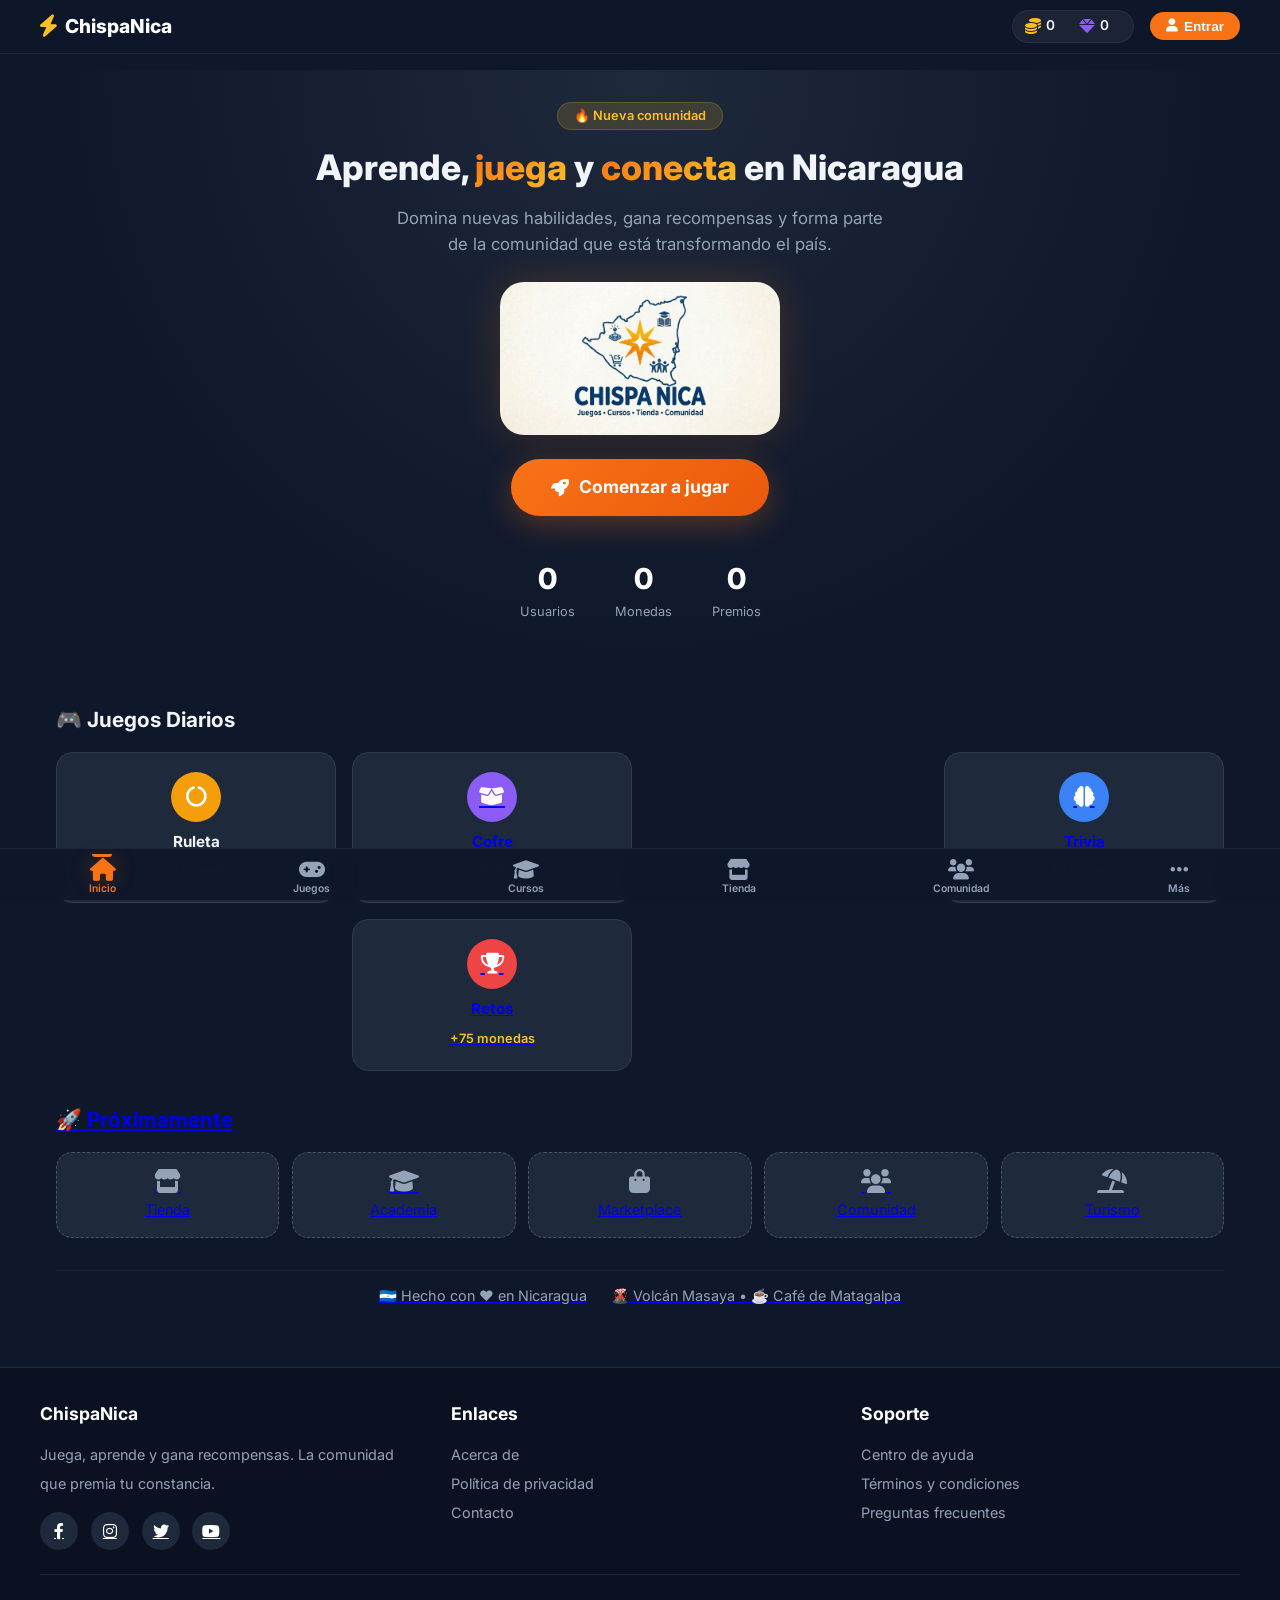
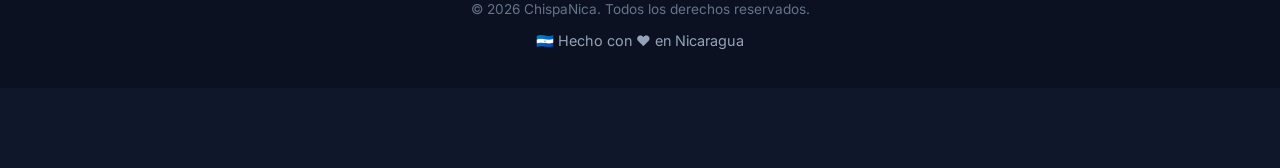
==== index.html @ 9706d7e3 "Update index.html" ====
<!DOCTYPE html>
<html lang="es">
<head>
  <meta charset="UTF-8" />
  <meta name="viewport" content="width=device-width, initial-scale=1.0, maximum-scale=1.0, user-scalable=no" />
  <title>ChispaNica – Aprende, juega y conecta</title>
  
  <!-- Metadatos PWA -->
  <link rel="manifest" href="manifest.json" />
  <meta name="theme-color" content="#f97316" />
  <meta name="apple-mobile-web-app-capable" content="yes" />
  <meta name="apple-mobile-web-app-status-bar-style" content="black-translucent" />
  
  <!-- CSS -->
  <link rel="stylesheet" href="styles.css" />
  
  <!-- Fuentes e íconos -->
  <link rel="preconnect" href="https://fonts.googleapis.com" />
  <link rel="preconnect" href="https://fonts.gstatic.com" crossorigin />
  <link href="https://fonts.googleapis.com/css2?family=Inter:opsz,wght@14..32,400;14..32,600;14..32,700;14..32,800&display=swap" rel="stylesheet" />
  <link rel="stylesheet" href="https://cdnjs.cloudflare.com/ajax/libs/font-awesome/6.0.0-beta3/css/all.min.css" />
  
  <!-- Supabase -->
  <script src="https://cdn.jsdelivr.net/npm/@supabase/supabase-js@2.39.0/dist/umd/supabase.min.js"></script>
</head>
<body>
  <!-- ===== HEADER SUPERIOR ===== -->
  <header class="app-header">
    <div class="header-container">
      <div class="header-left">
        <div class="logo-simplified">
          <i class="fas fa-bolt"></i>
          <span>ChispaNica</span>
        </div>
      </div>
      <div class="header-right">
        <div class="wallet-info">
          <div class="wallet-item">
            <i class="fas fa-coins"></i>
            <span id="userCoins">0</span>
          </div>
          <div class="wallet-item">
            <i class="fas fa-gem"></i>
            <span id="userDiamonds">0</span>
          </div>
        </div>
        <div class="user-section">
          <div class="user-profile" id="userProfile" style="display:none;">
            <div class="user-avatar" id="userAvatar">U</div>
            <div class="user-dropdown" id="userDropdown">
              <button id="btnProfile"><i class="fas fa-user-edit"></i> Mi perfil</button>
              <button id="btnLogout"><i class="fas fa-sign-out-alt"></i> Cerrar sesión</button>
            </div>
          </div>
          <button class="btn-login" id="btnEntrar"><i class="fas fa-user"></i> Entrar</button>
        </div>
      </div>
    </div>
  </header>

  <!-- ===== CONTENIDO PRINCIPAL ===== -->
  <main class="app-main">
    <!-- ===== PÁGINA INICIO ===== -->
    <section class="page-section active" id="page-inicio">
      <div class="hero-modern">
        <div class="hero-badge">🔥 Nueva comunidad</div>
        <h1>Aprende, <span>juega</span> y <span>conecta</span> en Nicaragua</h1>
        <p>Domina nuevas habilidades, gana recompensas y forma parte de la comunidad que está transformando el país.</p>
        <div class="hero-image">
          <img src="logo.jpg" alt="ChispaNica" />
        </div>
        <a href="#page-juegos" class="btn-hero-cta">
          <i class="fas fa-rocket"></i> Comenzar a jugar
        </a>
        <div class="hero-stats">
          <div class="hero-stat">
            <span class="stat-number" data-target="12580">0</span>
            <span class="stat-label">Usuarios</span>
          </div>
          <div class="hero-stat">
            <span class="stat-number" data-target="987654">0</span>
            <span class="stat-label">Monedas</span>
          </div>
          <div class="hero-stat">
            <span class="stat-number" data-target="3456">0</span>
            <span class="stat-label">Premios</span>
          </div>
        </div>
      </div>

      <!-- Juegos destacados -->
      <div class="featured-games">
        <h2>🎮 Juegos Diarios</h2>
        <div class="games-horizontal">
          <div class="game-card-mini neon-glow">
            <div class="game-icon" style="background:#f59e0b;"><i class="fas fa-circle-notch"></i></div>
            <h4>Ruleta</h4>
            <span class="game-reward">+50 monedas</span>
          </div>
          <div class="game-card-mini neon-glow">
            <a href="/juegos/ruleta.html">
            <div class="game-icon" style="background:#8b5cf6;"><i class="fas fa-box-open"></i></div>
            <h4>Cofre</h4>
            <span class="game-reward">+10-100</span>
          </div>
          <div class="game-card-mini neon-glow">
            <a href="/juegos/cofre.html">
            <div class="game-icon" style="background:#3b82f6;"><i class="fas fa-brain"></i></div>
            <h4>Trivia</h4>
            <span class="game-reward">+30 monedas</span>
          </div>
          <div class="game-card-mini neon-glow">
            <a href="/juegos/trivia.html">
            <div class="game-icon" style="background:#ef4444;"><i class="fas fa-trophy"></i></div>
            <h4>Retos</h4>
            <span class="game-reward">+75 monedas</span>
          </div>
        </div>
      </div>

      <!-- Próximamente -->
      <div class="coming-soon">
        <h2>🚀 Próximamente</h2>
        <div class="coming-grid">
          <div class="coming-item neon-glow"><i class="fas fa-store"></i><span>Tienda</span></div>
          <div class="coming-item neon-glow"><i class="fas fa-graduation-cap"></i><span>Academia</span></div>
          <div class="coming-item neon-glow"><i class="fas fa-shopping-bag"></i><span>Marketplace</span></div>
          <div class="coming-item neon-glow"><i class="fas fa-users"></i><span>Comunidad</span></div>
          <div class="coming-item neon-glow"><i class="fas fa-umbrella-beach"></i><span>Turismo</span></div>
        </div>
      </div>

      <div class="local-touch">
        <span>🇳🇮 Hecho con ❤️ en Nicaragua</span>
        <span>🌋 Volcán Masaya  •  ☕ Café de Matagalpa</span>
      </div>
    </section>

    <!-- ===== PÁGINA JUEGOS ===== -->
    <section class="page-section" id="page-juegos">
      <div class="section-header">
        <h2><i class="fas fa-gamepad"></i> Juegos</h2>
      </div>
      <div class="games-grid-full">
        <div class="game-card-full neon-glow">
          <div class="game-card-header" style="background:linear-gradient(135deg,#f59e0b,#f97316);">
            <i class="fas fa-circle-notch"></i><span>Ruleta Diaria</span>
          </div>
          <div class="game-card-body">
            <p>Gira la ruleta y gana hasta 50 monedas</p>
            <button class="btn-game-play">Participar</button>
            <a href="/juegos/ruleta.html">
          </div>
        </div>
        <div class="game-card-full neon-glow">
          <div class="game-card-header" style="background:linear-gradient(135deg,#8b5cf6,#7c3aed);">
            <i class="fas fa-box-open"></i><span>Cofre Diario</span>
          </div>
          <div class="game-card-body">
            <p>Abre el cofre y obtén 10-100 monedas</p>
            <button class="btn-game-play">Participar</button>
              <a href="/juegos/cofre.html">
          </div>
        </div>
        <div class="game-card-full neon-glow">
          <div class="game-card-header" style="background:linear-gradient(135deg,#3b82f6,#2563eb);">
            <i class="fas fa-brain"></i><span>Trivia</span>
          
          </div>
          <div class="game-card-body">
            <p>Responde preguntas y gana 30 monedas</p>
            <button class="btn-game-play">Participar</button>
            <a href="/juegos/trivia.html">
          </div>
        </div>
        <div class="game-card-full neon-glow">
          <div class="game-card-header" style="background:linear-gradient(135deg,#ef4444,#dc2626);">
            <i class="fas fa-trophy"></i><span>Retos</span>
          </div>
          <div class="game-card-body">
            <p>Completa retos y gana 75 monedas + diamante</p>
            <button class="btn-game-play">Participar</button
              <a href="/juegos/retos.html">
          </div>
        </div>
      </div>
    </section>

    <!-- ===== PÁGINA CURSOS ===== -->
    <section class="page-section" id="page-cursos">
      <div class="section-header">
        <h2><i class="fas fa-graduation-cap"></i> Cursos</h2>
      </div>
      <div class="courses-grid">
        <div class="course-card neon-glow">
          <div class="course-icon"><i class="fas fa-code"></i></div>
          <h3>Programación</h3>
          <p>Aprende desde cero</p>
          <span class="course-status">Próximamente</span>
        </div>
        <div class="course-card neon-glow">
          <div class="course-icon"><i class="fas fa-chart-line"></i></div>
          <h3>Marketing Digital</h3>
          <p>Domina herramientas</p>
          <span class="course-status">Próximamente</span>
        </div>
        <div class="course-card neon-glow">
          <div class="course-icon"><i class="fas fa-paint-brush"></i></div>
          <h3>Diseño UI/UX</h3>
          <p>Crea experiencias</p>
          <span class="course-status">Próximamente</span>
        </div>
      </div>
    </section>

    <!-- ===== PÁGINA TIENDA ===== -->
    <section class="page-section" id="page-tienda">
      <div class="section-header">
        <h2><i class="fas fa-store"></i> Tienda</h2>
      </div>
      <div class="store-grid">
        <div class="store-item neon-glow">
          <div class="store-icon"><i class="fas fa-ticket-alt"></i></div>
          <h4>Cupón C$10</h4>
          <p>1,000 monedas</p>
          <button class="btn-store">Canjear</button>
        </div>
        <div class="store-item neon-glow">
          <div class="store-icon"><i class="fas fa-gem"></i></div>
          <h4>Diamante Extra</h4>
          <p>5 diamantes</p>
          <button class="btn-store">Canjear</button>
        </div>
        <div class="store-item neon-glow">
          <div class="store-icon"><i class="fas fa-percent"></i></div>
          <h4>Descuento 20%</h4>
          <p>500 monedas + 2 diamantes</p>
          <button class="btn-store">Canjear</button>
        </div>
      </div>
    </section>

    <!-- ===== PÁGINA COMUNIDAD ===== -->
    <section class="page-section" id="page-comunidad">
      <div class="section-header">
        <h2><i class="fas fa-users"></i> Comunidad</h2>
      </div>
      <div class="community-content">
        <div class="community-card neon-glow">
          <i class="fas fa-trophy" style="font-size:3rem;color:#fbbf24;"></i>
          <h3>Ranking</h3>
          <div class="ranking-list">
            <div class="rank-item"><span class="rank-pos">1</span> Juan Pérez <span class="rank-score">12,450 pts</span></div>
            <div class="rank-item"><span class="rank-pos">2</span> María Gómez <span class="rank-score">10,230 pts</span></div>
            <div class="rank-item"><span class="rank-pos">3</span> Carlos Ruiz <span class="rank-score">9,870 pts</span></div>
          </div>
        </div>
        <div class="community-card neon-glow">
          <i class="fas fa-newspaper" style="font-size:3rem;color:#f97316;"></i>
          <h3>Novedades</h3>
          <div class="news-item">
            <span class="news-date">15 Mar</span>
            <p>¡Lanzamiento oficial!</p>
          </div>
          <div class="news-item">
            <span class="news-date">10 Mar</span>
            <p>Nueva trivia semanal</p>
          </div>
        </div>
      </div>
    </section>

    <!-- ===== PÁGINA MÁS ===== -->
    <section class="page-section" id="page-mas">
      <div class="section-header">
        <h2><i class="fas fa-ellipsis-h"></i> Más</h2>
      </div>
      <div class="more-grid">
        <div class="more-item neon-glow" data-page="page-acerca"><i class="fas fa-info-circle"></i> Acerca de</div>
        <div class="more-item neon-glow" data-page="page-politica"><i class="fas fa-shield-alt"></i> Política</div>
        <div class="more-item neon-glow" data-page="page-contacto"><i class="fas fa-envelope"></i> Contacto</div>
        <div class="more-item neon-glow"><i class="fas fa-crown"></i> Recompensas</div>
        <div class="more-item neon-glow"><i class="fas fa-fire"></i> Rachas</div>
        <div class="more-item neon-glow"><i class="fas fa-level-up-alt"></i> Niveles</div>
      </div>
    </section>

    <!-- ===== PÁGINA PERFIL ===== -->
    <section class="page-section" id="page-perfil">
      <button class="btn-back" onclick="window.navigateTo('page-inicio')">
        <i class="fas fa-arrow-left"></i> Volver
      </button>
      <div class="profile-container">
        <div class="profile-header">
          <div class="profile-avatar-large" id="profileAvatarLarge">
            <span id="profileInitials">U</span>
            <img id="profileAvatarImg" style="display:none;" alt="Avatar" />
          </div>
          <h2 id="profileName">Usuario</h2>
          <p class="profile-level">Nivel <span id="profileLevel">1</span> • XP <span id="profileXp">0</span></p>
          <div class="xp-bar"><div class="xp-fill" id="xpFill" style="width:0%;"></div></div>
        </div>

        <!-- Estadísticas -->
        <div class="profile-stats">
          <div class="stat-card"><i class="fas fa-fire" style="color:#f97316;"></i><span id="currentStreak">0</span><small>Racha actual</small></div>
          <div class="stat-card"><i class="fas fa-trophy" style="color:#fbbf24;"></i><span id="bestStreak">0</span><small>Mejor racha</small></div>
          <div class="stat-card"><i class="fas fa-coins" style="color:#fbbf24;"></i><span id="profileCoins">0</span><small>Monedas</small></div>
          <div class="stat-card"><i class="fas fa-gem" style="color:#a78bfa;"></i><span id="profileDiamonds">0</span><small>Diamantes</small></div>
        </div>

        <!-- Editar perfil -->
        <div class="profile-edit">
          <h3>✏️ Editar perfil</h3>
          <button class="btn-edit-profile" id="btnEditProfile">
            <i class="fas fa-pen"></i> Editar mi perfil
          </button>
          <div id="profileMessage" style="margin-top:0.5rem; text-align:center; font-size:0.9rem;"></div>
        </div>

        <!-- Logros -->
        <div class="achievements-section">
          <h3>🏆 Logros</h3>
          <div id="achievementsList" class="achievements-grid">
            <!-- Se llena con JS -->
          </div>
        </div>

        <!-- Eliminar cuenta -->
        <div class="danger-zone">
          <h3>⚠️ Zona de peligro</h3>
          <button class="btn-danger" id="btnDeleteAccount"><i class="fas fa-trash"></i> Eliminar cuenta</button>
        </div>
      </div>
    </section>

    <!-- ===== PÁGINA ACERCA DE ===== -->
    <section class="page-section" id="page-acerca">
      <button class="btn-back" onclick="window.navigateTo('page-inicio')">
        <i class="fas fa-arrow-left"></i> Volver
      </button>
      <div class="doc-content">
        <h1>Acerca de ChispaNica</h1>
        <p><strong>ChispaNica</strong> es una plataforma educativa y de entretenimiento diseñada para promover el aprendizaje, el ahorro, la cultura y el turismo de Nicaragua mediante juegos, cursos, recompensas y desafíos.</p>
        <h2>🌟 Nuestra misión</h2>
        <p>Ayudar a las personas a aprender, ahorrar y alcanzar sus metas de manera divertida.</p>
        <h2>👁️ Nuestra visión</h2>
        <p>Convertirnos en la plataforma digital de referencia para el desarrollo personal y turístico en Nicaragua.</p>
        <h2>⚙️ Funciones</h2>
        <ul>
          <li>🎮 Juegos educativos</li>
          <li>📚 Cursos interactivos</li>
          <li>💰 Sistema de recompensas</li>
          <li>👥 Comunidad de usuarios</li>
          <li>🛒 Tienda digital</li>
          <li>🎯 Metas de ahorro</li>
        </ul>
      </div>
    </section>

    <!-- ===== PÁGINA POLÍTICA DE PRIVACIDAD ===== -->
    <section class="page-section" id="page-politica">
      <button class="btn-back" onclick="window.navigateTo('page-inicio')">
        <i class="fas fa-arrow-left"></i> Volver
      </button>
      <div class="doc-content">
        <h1>Política de Privacidad</h1>
        <h2>📋 Información que recopilamos</h2>
        <ul>
          <li>Nombre</li>
          <li>Correo electrónico</li>
          <li>Fecha de registro</li>
          <li>Progreso en cursos</li>
          <li>Puntos y recompensas</li>
        </ul>
        <h2>🔍 Uso de la información</h2>
        <p>Utilizamos los datos para:</p>
        <ul>
          <li>Gestionar cuentas</li>
          <li>Guardar progreso</li>
          <li>Mostrar recompensas</li>
          <li>Mejorar la experiencia</li>
        </ul>
        <h2>🛡️ Protección</h2>
        <p>Los datos son almacenados de forma segura mediante <strong>Supabase</strong>.</p>
        <h2>⚖️ Derechos del usuario</h2>
        <p>El usuario puede solicitar:</p>
        <ul>
          <li>Modificación de datos</li>
          <li>Eliminación de cuenta</li>
          <li>Descarga de información</li>
        </ul>
      </div>
    </section>

    <!-- ===== PÁGINA CONTACTO ===== -->
    <section class="page-section" id="page-contacto">
      <button class="btn-back" onclick="window.navigateTo('page-inicio')">
        <i class="fas fa-arrow-left"></i> Volver
      </button>
      <div class="doc-content">
        <h1>Contacto</h1>
        <div class="contact-card">
          <p><i class="fas fa-envelope"></i> <strong>Correo:</strong> elprofemendieta@gmail.com</p>
          <p><i class="fab fa-facebook"></i> <strong>Facebook:</strong> ChispaNica</p>
          <p><i class="fab fa-whatsapp"></i> <strong>WhatsApp:</strong> +505 8817 0531</p>
          <p><i class="far fa-clock"></i> <strong>Horario:</strong> Lunes a sábados, 12:00 PM - 5:00 PM</p>
        </div>
      </div>
    </section>
  </main>

  <!-- ===== BOTTOM NAVIGATION BAR ===== -->
  <nav class="bottom-nav">
    <button class="nav-item active" data-page="page-inicio">
      <i class="fas fa-home"></i>
      <span>Inicio</span>
    </button>
    <button class="nav-item" data-page="page-juegos">
      <i class="fas fa-gamepad"></i>
      <span>Juegos</span>
    </button>
    <button class="nav-item" data-page="page-cursos">
      <i class="fas fa-graduation-cap"></i>
      <span>Cursos</span>
    </button>
    <button class="nav-item" data-page="page-tienda">
      <i class="fas fa-store"></i>
      <span>Tienda</span>
    </button>
    <button class="nav-item" data-page="page-comunidad">
      <i class="fas fa-users"></i>
      <span>Comunidad</span>
    </button>
    <button class="nav-item" data-page="page-mas">
      <i class="fas fa-ellipsis-h"></i>
      <span>Más</span>
    </button>
  </nav>

  <!-- ===== MODAL LOGIN / REGISTRO ===== -->
  <div class="modal-overlay" id="modalOverlay">
    <div class="modal-container">
      <button class="modal-close" id="modalClose"><i class="fas fa-times"></i></button>
      <div class="modal-content">
        <div class="modal-header">
          <div class="modal-logo">
            <i class="fas fa-bolt"></i>
            <span>ChispaNica</span>
          </div>
          <h2 id="modalTitle">Iniciar sesión</h2>
          <p id="modalSubtext">Accede a tu cuenta</p>
        </div>
        <div id="authError" class="auth-error" style="display:none;"></div>
        <form id="authForm">
          <div class="form-group" id="nameGroup" style="display:none;">
            <i class="fas fa-user icon-input"></i>
            <input type="text" id="nameInput" placeholder=" " />
            <label for="nameInput">Nombre completo</label>
            <span class="focus-border"></span>
          </div>
          <div class="form-group">
            <i class="fas fa-envelope icon-input"></i>
            <input type="email" id="emailInput" placeholder=" " required />
            <label for="emailInput">Correo electrónico</label>
            <span class="focus-border"></span>
          </div>
          <div class="form-group">
            <i class="fas fa-lock icon-input"></i>
            <input type="password" id="passwordInput" placeholder=" " required />
            <label for="passwordInput">Contraseña</label>
            <span class="focus-border"></span>
          </div>
          <button type="submit" class="btn-submit" id="btnSubmit">
            <span id="btnText">Entrar</span>
            <i class="fas fa-arrow-right" id="btnIcon"></i>
          </button>
        </form>
        <div class="modal-footer">
          <p><a href="#" id="forgotPasswordLink">¿Olvidaste tu contraseña?</a></p>
          <p id="toggleText">¿No tienes cuenta? <a href="#" id="toggleLink">Regístrate</a></p>
        </div>
        <div id="recoveryForm" style="display:none;">
          <div class="form-group">
            <i class="fas fa-envelope icon-input"></i>
            <input type="email" id="recoveryEmail" placeholder=" " required />
            <label for="recoveryEmail">Correo electrónico</label>
            <span class="focus-border"></span>
          </div>
          <button type="button" class="btn-submit" id="btnRecover">
            <i class="fas fa-paper-plane"></i> Enviar enlace
          </button>
          <div class="modal-footer">
            <p><a href="#" id="backToLoginLink">← Volver a iniciar sesión</a></p>
          </div>
          <div id="recoveryMessage" style="margin-top:0.8rem; text-align:center; font-size:0.9rem;"></div>
        </div>
      </div>
    </div>
  </div>

  <!-- ===== MODAL EDITAR PERFIL ===== -->
  <div id="editProfileModal" class="modal-overlay" style="display:none;">
    <div class="modal-container modal-edit">
      <button class="modal-close" id="closeModalBtn"><i class="fas fa-times"></i></button>
      <div class="modal-content">
        <div class="modal-header">
          <div class="modal-logo">
            <i class="fas fa-user-edit"></i>
            <span>Editar perfil</span>
          </div>
        </div>

        <!-- Foto de perfil -->
        <div class="profile-pic-edit">
          <img id="modalProfileImage" src="" alt="Foto de perfil" />
          <div class="camera-icon" id="uploadPhotoIcon">
            <i class="fas fa-camera"></i>
          </div>
        </div>
        <input type="file" id="uploadPhoto" accept="image/*" style="display: none;" />

        <!-- Nombre -->
        <div class="form-group" style="margin-top:1rem;">
          <i class="fas fa-user icon-input"></i>
          <input type="text" id="editNameInput" placeholder=" " />
          <label for="editNameInput">Nombre completo</label>
          <span class="focus-border"></span>
        </div>

        <!-- Botones -->
        <div style="display:flex; gap:0.8rem; margin-top:1.5rem;">
          <button class="btn-submit" id="saveProfileBtn" style="flex:1;">
            <i class="fas fa-save"></i> Guardar cambios
          </button>
          <button class="btn-submit" id="cancelEditBtn" style="flex:1; background:#475569;">
            <i class="fas fa-times"></i> Cancelar
          </button>
        </div>

        <div id="editProfileMessage" style="margin-top:1rem; text-align:center; font-size:0.9rem;"></div>
      </div>
    </div>
  </div>

  <!-- ===== FOOTER ===== -->
  <footer class="footer">
    <div class="footer-grid">
      <div class="footer-col">
        <h4>ChispaNica</h4>
        <p>Juega, aprende y gana recompensas. La comunidad que premia tu constancia.</p>
        <div class="social-links">
          <a href="#"><i class="fab fa-facebook-f"></i></a>
          <a href="#"><i class="fab fa-instagram"></i></a>
          <a href="#"><i class="fab fa-twitter"></i></a>
          <a href="#"><i class="fab fa-youtube"></i></a>
        </div>
      </div>
      <div class="footer-col">
        <h4>Enlaces</h4>
        <ul>
          <li><a href="#" onclick="window.navigateTo('page-acerca'); return false;">Acerca de</a></li>
          <li><a href="#" onclick="window.navigateTo('page-politica'); return false;">Política de privacidad</a></li>
          <li><a href="#" onclick="window.navigateTo('page-contacto'); return false;">Contacto</a></li>
        </ul>
      </div>
      <div class="footer-col">
        <h4>Soporte</h4>
        <ul>
          <li><a href="#">Centro de ayuda</a></li>
          <li><a href="#">Términos y condiciones</a></li>
          <li><a href="#">Preguntas frecuentes</a></li>
        </ul>
      </div>
    </div>
    <div class="footer-bottom">
      <p>&copy; 2026 ChispaNica. Todos los derechos reservados.</p>
      <p class="local-touch" style="border-top:none; margin-top:0.5rem; padding-top:0;">🇳🇮 Hecho con ❤️ en Nicaragua</p>
    </div>
  </footer>

  <!-- ===== SCRIPTS ===== -->
  <script src="script.js"></script>
</body>
</html>
---- styles.css ----
/* ===== RESET & BASE ===== */
* {
  margin: 0;
  padding: 0;
  box-sizing: border-box;
}

:root {
  --primary: #f97316;
  --primary-dark: #ea580c;
  --primary-light: #fb923c;
  --secondary: #8b5cf6;
  --gold: #fbbf24;
  --bg-dark: #0f172a;
  --bg-card: #1e293b;
  --bg-card-hover: #2d3a4f;
  --text-light: #f1f5f9;
  --text-muted: #94a3b8;
  --radius: 1rem;
  --shadow: 0 10px 30px rgba(0,0,0,0.5);
  --transition: 0.3s ease;
}

body {
  font-family: 'Inter', -apple-system, sans-serif;
  background: var(--bg-dark);
  color: var(--text-light);
  line-height: 1.6;
  padding-bottom: 80px;
  min-height: 100vh;
  display: flex;
  flex-direction: column;
}

/* ===== HEADER ===== */
.app-header {
  background: rgba(15, 23, 42, 0.92);
  backdrop-filter: blur(12px);
  -webkit-backdrop-filter: blur(12px);
  border-bottom: 1px solid rgba(255,255,255,0.06);
  padding: 0.6rem 1rem;
  position: sticky;
  top: 0;
  z-index: 1000;
}

.header-container {
  display: flex;
  align-items: center;
  justify-content: space-between;
  max-width: 1200px;
  margin: 0 auto;
}

.header-left {
  display: flex;
  align-items: center;
}

.logo-simplified {
  display: flex;
  align-items: center;
  gap: 0.5rem;
  font-size: 1.2rem;
  font-weight: 800;
  color: #fff;
}

.logo-simplified i {
  color: var(--gold);
  font-size: 1.4rem;
}

.header-right {
  display: flex;
  align-items: center;
  gap: 1rem;
}

/* Wallet info */
.wallet-info {
  display: flex;
  align-items: center;
  gap: 0.8rem;
  background: rgba(255,255,255,0.06);
  padding: 0.3rem 0.8rem;
  border-radius: 2rem;
  border: 1px solid rgba(255,255,255,0.06);
}

.wallet-item {
  display: flex;
  align-items: center;
  gap: 0.3rem;
  font-size: 0.85rem;
  font-weight: 600;
}

.wallet-item i {
  font-size: 1rem;
}

.wallet-item:first-child i {
  color: var(--gold);
}

.wallet-item:last-child i {
  color: var(--secondary);
}

.wallet-item span {
  color: var(--text-light);
  min-width: 20px;
}

/* User section */
.user-section {
  display: flex;
  align-items: center;
}

.btn-login {
  background: var(--primary);
  color: #fff;
  border: none;
  padding: 0.4rem 1rem;
  border-radius: 2rem;
  font-weight: 600;
  font-size: 0.85rem;
  cursor: pointer;
  transition: all var(--transition);
  display: flex;
  align-items: center;
  gap: 0.4rem;
}

.btn-login:hover {
  background: var(--primary-dark);
  transform: scale(1.05);
}

.user-profile {
  display: flex;
  align-items: center;
  gap: 0.6rem;
  cursor: pointer;
  position: relative;
}

.user-avatar {
  width: 34px;
  height: 34px;
  border-radius: 50%;
  background: linear-gradient(135deg, var(--primary), var(--gold));
  display: flex;
  align-items: center;
  justify-content: center;
  font-weight: 700;
  font-size: 0.9rem;
  color: #0f172a;
  border: 2px solid rgba(251, 191, 36, 0.3);
}

.user-dropdown {
  position: absolute;
  top: calc(100% + 8px);
  right: 0;
  background: var(--bg-card);
  border: 1px solid #2d3a4f;
  border-radius: 0.8rem;
  padding: 0.3rem 0;
  min-width: 150px;
  display: none;
  box-shadow: var(--shadow);
}

.user-dropdown.active {
  display: block;
}

.user-dropdown button {
  background: none;
  border: none;
  color: var(--text-light);
  padding: 0.5rem 1rem;
  width: 100%;
  text-align: left;
  font-size: 0.85rem;
  cursor: pointer;
  display: flex;
  align-items: center;
  gap: 0.5rem;
  transition: background 0.2s;
}

.user-dropdown button:hover {
  background: var(--bg-card-hover);
}

.user-dropdown button i {
  width: 1.2rem;
  color: var(--text-muted);
}

/* ===== MAIN CONTENT ===== */
.app-main {
  flex: 1;
  max-width: 1200px;
  margin: 0 auto;
  padding: 1rem;
  width: 100%;
}

.page-section {
  display: none;
  animation: fadeSlide 0.4s ease;
}

.page-section.active {
  display: block;
}

@keyframes fadeSlide {
  from {
    opacity: 0;
    transform: translateY(20px);
  }
  to {
    opacity: 1;
    transform: translateY(0);
  }
}

.section-header {
  margin-bottom: 1.5rem;
}

.section-header h2 {
  font-size: 1.5rem;
  display: flex;
  align-items: center;
  gap: 0.5rem;
}

/* ===== HERO MODERNO ===== */
.hero-modern {
  text-align: center;
  padding: 2rem 1rem 3rem;
  background: radial-gradient(ellipse at 50% 0%, #1e293b 0%, #0f172a 70%);
  border-radius: var(--radius);
  margin-bottom: 2rem;
}

.hero-badge {
  display: inline-block;
  background: rgba(251, 191, 36, 0.15);
  color: var(--gold);
  padding: 0.2rem 1rem;
  border-radius: 2rem;
  font-size: 0.8rem;
  font-weight: 600;
  margin-bottom: 1rem;
  border: 1px solid rgba(251, 191, 36, 0.2);
}

.hero-modern h1 {
  font-size: 2.2rem;
  font-weight: 800;
  line-height: 1.2;
  margin-bottom: 1rem;
}

.hero-modern h1 span {
  background: linear-gradient(135deg, var(--primary), var(--gold));
  -webkit-background-clip: text;
  -webkit-text-fill-color: transparent;
}

.hero-modern p {
  color: var(--text-muted);
  font-size: 1.05rem;
  max-width: 500px;
  margin: 0 auto 1.5rem;
}

.btn-hero-cta {
  display: inline-flex;
  align-items: center;
  gap: 0.6rem;
  background: linear-gradient(135deg, var(--primary), var(--primary-dark));
  color: #fff;
  padding: 0.9rem 2.5rem;
  border-radius: 3rem;
  font-weight: 700;
  font-size: 1.1rem;
  text-decoration: none;
  transition: all var(--transition);
  box-shadow: 0 8px 30px rgba(249, 115, 22, 0.3);
}

.btn-hero-cta:hover {
  transform: translateY(-3px);
  box-shadow: 0 12px 40px rgba(249, 115, 22, 0.4);
}

.hero-stats {
  display: flex;
  justify-content: center;
  gap: 2.5rem;
  margin-top: 2.5rem;
}

.hero-stat {
  display: flex;
  flex-direction: column;
}

.hero-stat .stat-number {
  font-size: 1.8rem;
  font-weight: 800;
  color: #fff;
}

.hero-stat .stat-label {
  font-size: 0.8rem;
  color: var(--text-muted);
}

/* ===== JUEGOS DESTACADOS ===== */
.featured-games,
.coming-soon {
  margin-bottom: 2rem;
}

.featured-games h2,
.coming-soon h2 {
  font-size: 1.3rem;
  margin-bottom: 1rem;
}

.games-horizontal {
  display: grid;
  grid-template-columns: repeat(auto-fit, minmax(140px, 1fr));
  gap: 1rem;
}

.game-card-mini {
  background: var(--bg-card);
  border-radius: var(--radius);
  padding: 1.2rem 0.8rem;
  text-align: center;
  border: 1px solid #2d3a4f;
  transition: all var(--transition);
  cursor: pointer;
}

.game-card-mini:hover {
  transform: translateY(-4px);
  border-color: var(--primary);
}

.game-icon {
  width: 50px;
  height: 50px;
  border-radius: 50%;
  display: flex;
  align-items: center;
  justify-content: center;
  margin: 0 auto 0.5rem;
  font-size: 1.3rem;
  color: #fff;
}

.game-card-mini h4 {
  font-size: 0.95rem;
  margin-bottom: 0.2rem;
}

.game-reward {
  font-size: 0.8rem;
  color: var(--gold);
  font-weight: 600;
}

/* Próximamente */
.coming-grid {
  display: grid;
  grid-template-columns: repeat(auto-fit, minmax(100px, 1fr));
  gap: 0.8rem;
}

.coming-item {
  background: var(--bg-card);
  border-radius: var(--radius);
  padding: 1rem;
  text-align: center;
  border: 1px dashed #475569;
  font-size: 0.9rem;
}

.coming-item i {
  display: block;
  font-size: 1.5rem;
  color: var(--text-muted);
  margin-bottom: 0.3rem;
}

/* ===== GAMES GRID FULL ===== */
.games-grid-full {
  display: grid;
  grid-template-columns: repeat(auto-fit, minmax(200px, 1fr));
  gap: 1rem;
}

.game-card-full {
  background: var(--bg-card);
  border-radius: var(--radius);
  overflow: hidden;
  border: 1px solid #2d3a4f;
}

.game-card-header {
  padding: 0.8rem 1rem;
  display: flex;
  align-items: center;
  gap: 0.5rem;
  font-weight: 700;
}

.game-card-header i {
  font-size: 1.2rem;
}

.game-card-body {
  padding: 1rem;
}

.game-card-body p {
  font-size: 0.9rem;
  color: var(--text-muted);
  margin-bottom: 0.8rem;
}

.btn-game-play {
  background: var(--secondary);
  color: #fff;
  border: none;
  padding: 0.4rem 1.5rem;
  border-radius: 2rem;
  font-weight: 600;
  font-size: 0.85rem;
  cursor: pointer;
  transition: all var(--transition);
}

.btn-game-play:hover {
  background: #7c3aed;
  transform: scale(1.05);
}

/* ===== CURSOS ===== */
.courses-grid {
  display: grid;
  grid-template-columns: repeat(auto-fit, minmax(180px, 1fr));
  gap: 1rem;
}

.course-card {
  background: var(--bg-card);
  border-radius: var(--radius);
  padding: 1.5rem;
  text-align: center;
  border: 1px solid #2d3a4f;
}

.course-icon {
  font-size: 2rem;
  color: var(--primary);
  margin-bottom: 0.5rem;
}

.course-card h3 {
  font-size: 1.1rem;
}

.course-card p {
  font-size: 0.85rem;
  color: var(--text-muted);
}

.course-status {
  display: inline-block;
  background: rgba(251, 191, 36, 0.15);
  color: var(--gold);
  padding: 0.1rem 0.8rem;
  border-radius: 2rem;
  font-size: 0.75rem;
  margin-top: 0.5rem;
}

/* ===== TIENDA ===== */
.store-grid {
  display: grid;
  grid-template-columns: repeat(auto-fit, minmax(160px, 1fr));
  gap: 1rem;
}

.store-item {
  background: var(--bg-card);
  border-radius: var(--radius);
  padding: 1.2rem;
  text-align: center;
  border: 1px solid #2d3a4f;
}

.store-icon {
  font-size: 2rem;
  color: var(--gold);
  margin-bottom: 0.3rem;
}

.store-item h4 {
  font-size: 1rem;
}

.store-item p {
  font-size: 0.85rem;
  color: var(--text-muted);
}

.btn-store {
  background: var(--primary);
  color: #fff;
  border: none;
  padding: 0.3rem 1.5rem;
  border-radius: 2rem;
  font-weight: 600;
  font-size: 0.8rem;
  cursor: pointer;
  transition: all var(--transition);
  margin-top: 0.5rem;
}

.btn-store:hover {
  background: var(--primary-dark);
}

/* ===== COMUNIDAD ===== */
.community-content {
  display: grid;
  grid-template-columns: 1fr 1fr;
  gap: 1rem;
}

@media (max-width: 600px) {
  .community-content {
    grid-template-columns: 1fr;
  }
}

.community-card {
  background: var(--bg-card);
  border-radius: var(--radius);
  padding: 1.2rem;
  border: 1px solid #2d3a4f;
}

.community-card h3 {
  margin: 0.5rem 0 0.8rem;
}

.ranking-list .rank-item {
  display: flex;
  align-items: center;
  padding: 0.3rem 0;
  border-bottom: 1px solid #2d3a4f;
  font-size: 0.9rem;
}

.ranking-list .rank-item:last-child {
  border-bottom: none;
}

.rank-pos {
  font-weight: 800;
  color: var(--gold);
  width: 2rem;
}

.rank-score {
  margin-left: auto;
  color: var(--secondary);
  font-weight: 600;
}

.news-item {
  padding: 0.4rem 0;
  border-bottom: 1px solid #2d3a4f;
}

.news-item:last-child {
  border-bottom: none;
}

.news-date {
  font-size: 0.7rem;
  color: var(--text-muted);
  font-weight: 600;
}

/* ===== MÁS ===== */
.more-grid {
  display: grid;
  grid-template-columns: repeat(auto-fit, minmax(140px, 1fr));
  gap: 0.8rem;
}

.more-item {
  background: var(--bg-card);
  border-radius: var(--radius);
  padding: 1.2rem;
  text-align: center;
  border: 1px solid #2d3a4f;
  font-size: 0.9rem;
  display: flex;
  flex-direction: column;
  align-items: center;
  gap: 0.3rem;
  cursor: pointer;
  transition: all var(--transition);
}

.more-item:hover {
  background: var(--bg-card-hover);
}

.more-item i {
  font-size: 1.5rem;
  color: var(--primary);
}

/* ===== BOTTOM NAV ===== */
.bottom-nav {
  position: fixed;
  bottom: 0;
  left: 0;
  right: 0;
  background: rgba(15, 23, 42, 0.95);
  backdrop-filter: blur(16px);
  -webkit-backdrop-filter: blur(16px);
  border-top: 1px solid rgba(255,255,255,0.06);
  display: flex;
  justify-content: space-around;
  padding: 0.4rem 0 env(safe-area-inset-bottom);
  z-index: 1000;
}

.nav-item {
  background: none;
  border: none;
  color: var(--text-muted);
  display: flex;
  flex-direction: column;
  align-items: center;
  gap: 0.1rem;
  padding: 0.3rem 0.8rem;
  font-size: 0.65rem;
  cursor: pointer;
  transition: all var(--transition);
  position: relative;
  min-width: 50px;
  font-family: 'Inter', sans-serif;
}

.nav-item i {
  font-size: 1.3rem;
  transition: all var(--transition);
}

.nav-item span {
  font-weight: 600;
}

.nav-item.active {
  color: var(--primary);
}

.nav-item.active i {
  transform: scale(1.1);
  text-shadow: 0 0 20px rgba(249, 115, 22, 0.3);
}

.nav-item.active::after {
  content: '';
  position: absolute;
  top: -1px;
  left: 50%;
  transform: translateX(-50%);
  width: 20px;
  height: 3px;
  background: var(--primary);
  border-radius: 0 0 4px 4px;
}

.nav-item:hover {
  color: #fff;
}

/* ===== MODAL ===== */
.modal-overlay {
  position: fixed;
  top: 0;
  left: 0;
  width: 100%;
  height: 100%;
  background: rgba(15, 23, 42, 0.85);
  backdrop-filter: blur(12px);
  display: none;
  align-items: center;
  justify-content: center;
  z-index: 2000;
}

.modal-overlay.active {
  display: flex;
}

.modal-container {
  background: rgba(30, 41, 59, 0.95);
  backdrop-filter: blur(20px);
  border-radius: 2rem;
  padding: 2rem 1.5rem;
  max-width: 400px;
  width: 90%;
  position: relative;
  border: 1px solid rgba(251, 191, 36, 0.15);
  animation: modalEntrance 0.4s cubic-bezier(0.34, 1.56, 0.64, 1);
}

@keyframes modalEntrance {
  from {
    opacity: 0;
    transform: scale(0.9) translateY(20px);
  }
  to {
    opacity: 1;
    transform: scale(1) translateY(0);
  }
}

.modal-close {
  position: absolute;
  top: 0.8rem;
  right: 1rem;
  background: none;
  border: none;
  color: var(--text-muted);
  font-size: 1.5rem;
  cursor: pointer;
  transition: all 0.2s;
}

.modal-close:hover {
  color: #fff;
  transform: rotate(90deg);
}

.modal-header {
  text-align: center;
  margin-bottom: 1.5rem;
}

.modal-logo {
  display: flex;
  align-items: center;
  justify-content: center;
  gap: 0.5rem;
  font-size: 1.5rem;
  font-weight: 800;
  color: #fff;
  margin-bottom: 0.3rem;
}

.modal-logo i {
  color: var(--gold);
}

.modal-header h2 {
  font-size: 1.8rem;
  font-weight: 700;
}

.modal-header p {
  color: var(--text-muted);
  font-size: 0.9rem;
}

.auth-error {
  background: rgba(239, 68, 68, 0.15);
  border: 1px solid #ef4444;
  color: #fca5a5;
  padding: 0.5rem 0.8rem;
  border-radius: 0.6rem;
  font-size: 0.85rem;
  margin-bottom: 1rem;
  text-align: center;
}

/* Formulario */
#authForm {
  display: flex;
  flex-direction: column;
  gap: 1.2rem;
}

.form-group {
  position: relative;
  display: flex;
  align-items: center;
}

.icon-input {
  position: absolute;
  left: 0.8rem;
  color: var(--text-muted);
  transition: all 0.3s;
  z-index: 2;
}

.form-group input {
  width: 100%;
  padding: 0.8rem 0.8rem 0.8rem 2.8rem;
  background: rgba(15, 23, 42, 0.6);
  border: 2px solid #334155;
  border-radius: 1rem;
  color: var(--text-light);
  font-size: 0.95rem;
  outline: none;
  transition: all 0.3s;
}

.form-group input:focus {
  border-color: var(--primary);
  box-shadow: 0 0 0 4px rgba(249, 115, 22, 0.1);
}

.form-group label {
  position: absolute;
  left: 2.8rem;
  top: 50%;
  transform: translateY(-50%);
  color: var(--text-muted);
  font-size: 0.9rem;
  pointer-events: none;
  transition: all 0.2s;
}

.form-group input:focus + label,
.form-group input:not(:placeholder-shown) + label {
  top: 0;
  font-size: 0.7rem;
  color: var(--primary);
  background: #0f172a;
  padding: 0 0.3rem;
}

.form-group input:focus ~ .icon-input,
.form-group input:not(:placeholder-shown) ~ .icon-input {
  color: var(--primary);
}

.focus-border {
  position: absolute;
  bottom: 0;
  left: 2.8rem;
  width: 0;
  height: 2px;
  background: var(--primary);
  transition: width 0.3s;
}

.form-group input:focus ~ .focus-border {
  width: calc(100% - 2.8rem);
}

.btn-submit {
  background: linear-gradient(135deg, var(--primary), var(--primary-dark));
  color: #fff;
  border: none;
  padding: 0.8rem;
  border-radius: 2rem;
  font-weight: 700;
  font-size: 1rem;
  display: flex;
  align-items: center;
  justify-content: center;
  gap: 0.5rem;
  cursor: pointer;
  transition: all 0.3s;
}

.btn-submit:hover {
  transform: translateY(-2px);
  box-shadow: 0 8px 25px rgba(249, 115, 22, 0.3);
}

.btn-submit:disabled {
  opacity: 0.7;
  cursor: not-allowed;
}

.modal-footer {
  text-align: center;
  margin-top: 1.2rem;
  color: var(--text-muted);
  font-size: 0.9rem;
}

.modal-footer a {
  color: var(--primary);
  font-weight: 600;
  text-decoration: none;
}

.modal-footer a:hover {
  text-decoration: underline;
}

/* ============================================================
   ESTILOS ADICIONALES (Neón, Documentos, Recuperación)
   ============================================================ */

/* ===== EFECTOS NEÓN ===== */
.neon-glow {
  transition: all 0.3s ease;
}
.neon-glow:hover {
  box-shadow: 0 0 20px rgba(249, 115, 22, 0.4), 0 0 60px rgba(249, 115, 22, 0.1);
  border-color: #f97316;
}

/* ===== IMAGEN DEL HERO ===== */
.hero-image {
  margin: 1.5rem auto;
  max-width: 280px;
}
.hero-image img {
  width: 100%;
  border-radius: 1.5rem;
  box-shadow: 0 0 40px rgba(249, 115, 22, 0.2);
  display: block;
}

/* ===== TOQUE LOCAL ===== */
.local-touch {
  display: flex;
  justify-content: center;
  gap: 1.5rem;
  flex-wrap: wrap;
  font-size: 0.9rem;
  color: var(--text-muted);
  margin-top: 2rem;
  padding: 0.8rem;
  border-top: 1px solid rgba(255,255,255,0.05);
}
/* estilos adicionales para login y avatar */
/* ===== MODAL EDITAR PERFIL ===== */
.modal-edit {
  max-width: 420px;
  padding: 2rem 1.5rem;
}

.modal-edit .modal-header {
  margin-bottom: 1.5rem;
}
.modal-edit .modal-header .modal-logo {
  font-size: 1.4rem;
}
.modal-edit .modal-header .modal-logo i {
  color: var(--gold);
}

.profile-pic-edit {
  position: relative;
  width: 120px;
  height: 120px;
  margin: 0 auto;
  border-radius: 50%;
  overflow: hidden;
  border: 3px solid var(--gold);
  box-shadow: 0 0 30px rgba(251, 191, 36, 0.2);
  cursor: pointer;
}

.profile-pic-edit img {
  width: 100%;
  height: 100%;
  object-fit: cover;
  display: block;
}

.profile-pic-edit .camera-icon {
  position: absolute;
  bottom: 0;
  right: 0;
  background: var(--primary);
  color: #fff;
  width: 36px;
  height: 36px;
  border-radius: 50%;
  display: flex;
  align-items: center;
  justify-content: center;
  font-size: 1.2rem;
  border: 2px solid #0f172a;
  transition: all 0.3s;
}

.profile-pic-edit .camera-icon:hover {
  transform: scale(1.1);
  background: var(--primary-dark);
}

#editProfileMessage {
  min-height: 1.5rem;
}

/* Ajustes responsive */
@media (max-width: 480px) {
  .profile-pic-edit {
    width: 100px;
    height: 100px;
  }
  .profile-pic-edit .camera-icon {
    width: 30px;
    height: 30px;
    font-size: 1rem;
  }
}

/* ===== PÁGINAS DOCUMENTO ===== */
.page-section .btn-back {
  background: none;
  border: none;
  color: var(--primary);
  font-size: 0.9rem;
  cursor: pointer;
  display: inline-flex;
  align-items: center;
  gap: 0.4rem;
  margin-bottom: 1.5rem;
  padding: 0.4rem 0.8rem;
  border-radius: 2rem;
  transition: background 0.2s;
}
.page-section .btn-back:hover {
  background: rgba(249, 115, 22, 0.1);
}

.doc-content {
  max-width: 700px;
  margin: 0 auto;
  background: var(--bg-card);
  padding: 2rem;
  border-radius: var(--radius);
  border: 1px solid #2d3a4f;
}
.doc-content h1 {
  font-size: 2rem;
  margin-bottom: 1rem;
  background: linear-gradient(135deg, var(--primary), var(--gold));
  -webkit-background-clip: text;
  -webkit-text-fill-color: transparent;
}
.doc-content h2 {
  font-size: 1.3rem;
  margin: 1.5rem 0 0.5rem;
  color: var(--gold);
}
.doc-content p, .doc-content li {
  color: var(--text-muted);
  line-height: 1.8;
}
.doc-content ul {
  list-style: none;
  padding-left: 0;
}
.doc-content ul li::before {
  content: "✦ ";
  color: var(--primary);
}

.contact-card {
  background: rgba(255,255,255,0.03);
  border-radius: 1rem;
  padding: 1.5rem;
  margin: 1rem 0;
}
.contact-card p {
  margin: 0.6rem 0;
  display: flex;
  align-items: center;
  gap: 0.6rem;
}
.contact-card i {
  width: 1.5rem;
  color: var(--primary);
}

/* ===== RECUPERACIÓN DE CONTRASEÑA ===== */
#forgotPasswordLink {
  color: var(--text-muted);
  font-size: 0.85rem;
  text-decoration: underline;
  cursor: pointer;
}
#forgotPasswordLink:hover {
  color: var(--primary);
}

#recoveryForm .btn-submit {
  background: linear-gradient(135deg, #3b82f6, #2563eb);
}
#recoveryForm .btn-submit:hover {
  box-shadow: 0 8px 25px rgba(59, 130, 246, 0.3);
}

/* ===== FOOTER ===== */
.footer {
  background: #0b1120;
  padding: 2rem 1rem 1.5rem;
  border-top: 1px solid #1e293b;
  margin-top: 2rem;
}

.footer-grid {
  display: grid;
  grid-template-columns: 1fr 1fr 1fr;
  gap: 2rem;
  max-width: 1200px;
  margin: 0 auto;
}

.footer-col h4 {
  color: #fff;
  font-size: 1.1rem;
  margin-bottom: 0.8rem;
}

.footer-col p,
.footer-col li {
  color: var(--text-muted);
  font-size: 0.9rem;
  line-height: 2;
}

.footer-col ul {
  list-style: none;
  padding: 0;
}

.footer-col ul li a {
  color: var(--text-muted);
  text-decoration: none;
  transition: color 0.2s;
}

.footer-col ul li a:hover {
  color: var(--primary);
}

.social-links {
  display: flex;
  gap: 0.8rem;
  margin-top: 0.8rem;
  flex-wrap: wrap;
}

.social-links a {
  background: #1e293b;
  width: 38px;
  height: 38px;
  border-radius: 50%;
  display: flex;
  align-items: center;
  justify-content: center;
  color: #fff;
  transition: background var(--transition);
}

.social-links a:hover {
  background: var(--primary);
  color: #0f172a;
}

.footer-bottom {
  text-align: center;
  border-top: 1px solid #1e293b;
  padding-top: 1.5rem;
  margin-top: 1.5rem;
  color: #64748b;
  font-size: 0.85rem;
  max-width: 1200px;
  margin-left: auto;
  margin-right: auto;
}

.footer-bottom .local-touch {
  border-top: none;
  margin-top: 0.5rem;
  padding-top: 0;
}

/* ===== RESPONSIVE ===== */
@media (max-width: 480px) {
  .hero-modern h1 {
    font-size: 1.8rem;
  }
  .hero-stats {
    gap: 1.5rem;
  }
  .hero-stat .stat-number {
    font-size: 1.4rem;
  }
  .wallet-info {
    padding: 0.2rem 0.6rem;
  }
  .wallet-item {
    font-size: 0.75rem;
  }
  .logo-simplified {
    font-size: 1rem;
  }
  .logo-simplified i {
    font-size: 1.2rem;
  }
  .bottom-nav {
    padding: 0.2rem 0;
  }
  .nav-item {
    font-size: 0.55rem;
    padding: 0.2rem 0.4rem;
  }
  .nav-item i {
    font-size: 1.1rem;
  }
  .doc-content {
    padding: 1.2rem;
  }
  .doc-content h1 {
    font-size: 1.6rem;
  }
  .contact-card p {
    font-size: 0.9rem;
    flex-wrap: wrap;
  }
  .local-touch {
    font-size: 0.75rem;
    gap: 0.8rem;
  }
  .footer-grid {
    grid-template-columns: 1fr;
    text-align: center;
  }
  .social-links {
    justify-content: center;
  }
}

@media (min-width: 768px) {
  .games-horizontal {
    grid-template-columns: repeat(4, 1fr);
  }
  .games-grid-full {
    grid-template-columns: repeat(2, 1fr);
  }
}
/* ===== PERFIL ===== */
.profile-container {
  max-width: 700px;
  margin: 0 auto;
  background: var(--bg-card);
  border-radius: var(--radius);
  padding: 2rem;
  border: 1px solid #2d3a4f;
}

.profile-header {
  text-align: center;
  margin-bottom: 2rem;
}

.profile-avatar-large {
  width: 100px;
  height: 100px;
  border-radius: 50%;
  margin: 0 auto 1rem;
  background: linear-gradient(135deg, var(--primary), var(--gold));
  display: flex;
  align-items: center;
  justify-content: center;
  font-size: 2.5rem;
  font-weight: 700;
  color: #0f172a;
  overflow: hidden;
  border: 3px solid rgba(251, 191, 36, 0.3);
  position: relative;
}

.profile-avatar-large img {
  width: 100%;
  height: 100%;
  object-fit: cover;
  display: none;
}

.profile-avatar-large img[src] {
  display: block;
}
.profile-avatar-large img[src] + span {
  display: none;
}

.profile-header h2 {
  font-size: 1.8rem;
  margin-bottom: 0.2rem;
}

.profile-level {
  color: var(--text-muted);
  font-size: 1rem;
}

.xp-bar {
  height: 8px;
  background: #2d3a4f;
  border-radius: 4px;
  margin: 0.5rem auto 0;
  max-width: 300px;
  overflow: hidden;
}

.xp-fill {
  height: 100%;
  background: linear-gradient(90deg, var(--primary), var(--gold));
  border-radius: 4px;
  transition: width 0.5s ease;
}

/* Stats del perfil */
.profile-stats {
  display: grid;
  grid-template-columns: repeat(4, 1fr);
  gap: 1rem;
  margin-bottom: 2rem;
}

.stat-card {
  background: rgba(255,255,255,0.03);
  border-radius: 0.8rem;
  padding: 1rem;
  text-align: center;
  border: 1px solid #2d3a4f;
}

.stat-card i {
  font-size: 1.5rem;
  display: block;
  margin-bottom: 0.2rem;
}

.stat-card span {
  display: block;
  font-size: 1.4rem;
  font-weight: 700;
  color: #fff;
}

.stat-card small {
  font-size: 0.7rem;
  color: var(--text-muted);
}

/* Editar perfil */
.profile-edit {
  margin-bottom: 2rem;
  padding: 1.5rem;
  background: rgba(255,255,255,0.02);
  border-radius: var(--radius);
}

.profile-edit h3 {
  margin-bottom: 1rem;
}

#profileForm .form-group {
  margin-bottom: 1rem;
}

#profileForm .btn-submit {
  width: 100%;
  margin-top: 0.5rem;
}

/* Logros */
.achievements-grid {
  display: grid;
  grid-template-columns: repeat(auto-fit, minmax(140px, 1fr));
  gap: 1rem;
  margin-top: 0.5rem;
}

.achievement-item {
  background: rgba(255,255,255,0.03);
  border-radius: 0.8rem;
  padding: 1rem;
  text-align: center;
  border: 1px solid #2d3a4f;
  transition: all 0.3s;
}

.achievement-item.locked {
  opacity: 0.4;
  filter: grayscale(0.6);
}

.achievement-item.unlocked {
  border-color: var(--gold);
  box-shadow: 0 0 20px rgba(251, 191, 36, 0.1);
}

.achievement-item .ach-icon {
  font-size: 2.2rem;
  display: block;
}

.achievement-item .ach-name {
  font-weight: 600;
  font-size: 0.9rem;
  margin-top: 0.3rem;
}

.achievement-item .ach-desc {
  font-size: 0.7rem;
  color: var(--text-muted);
}

/* Zona de peligro */
.danger-zone {
  margin-top: 2rem;
  padding: 1.5rem;
  border: 1px solid #ef4444;
  border-radius: var(--radius);
  background: rgba(239,68,68,0.05);
}

.danger-zone h3 {
  color: #ef4444;
  margin-bottom: 0.5rem;
}

.btn-danger {
  background: #ef4444;
  color: #fff;
  border: none;
  padding: 0.6rem 1.5rem;
  border-radius: 2rem;
  font-weight: 600;
  cursor: pointer;
  transition: all 0.3s;
}

.btn-danger:hover {
  background: #dc2626;
  transform: scale(1.05);
}

/* Responsive */
@media (max-width: 600px) {
  .profile-stats {
    grid-template-columns: 1fr 1fr;
  }
  .profile-avatar-large {
    width: 80px;
    height: 80px;
    font-size: 2rem;
  }
}
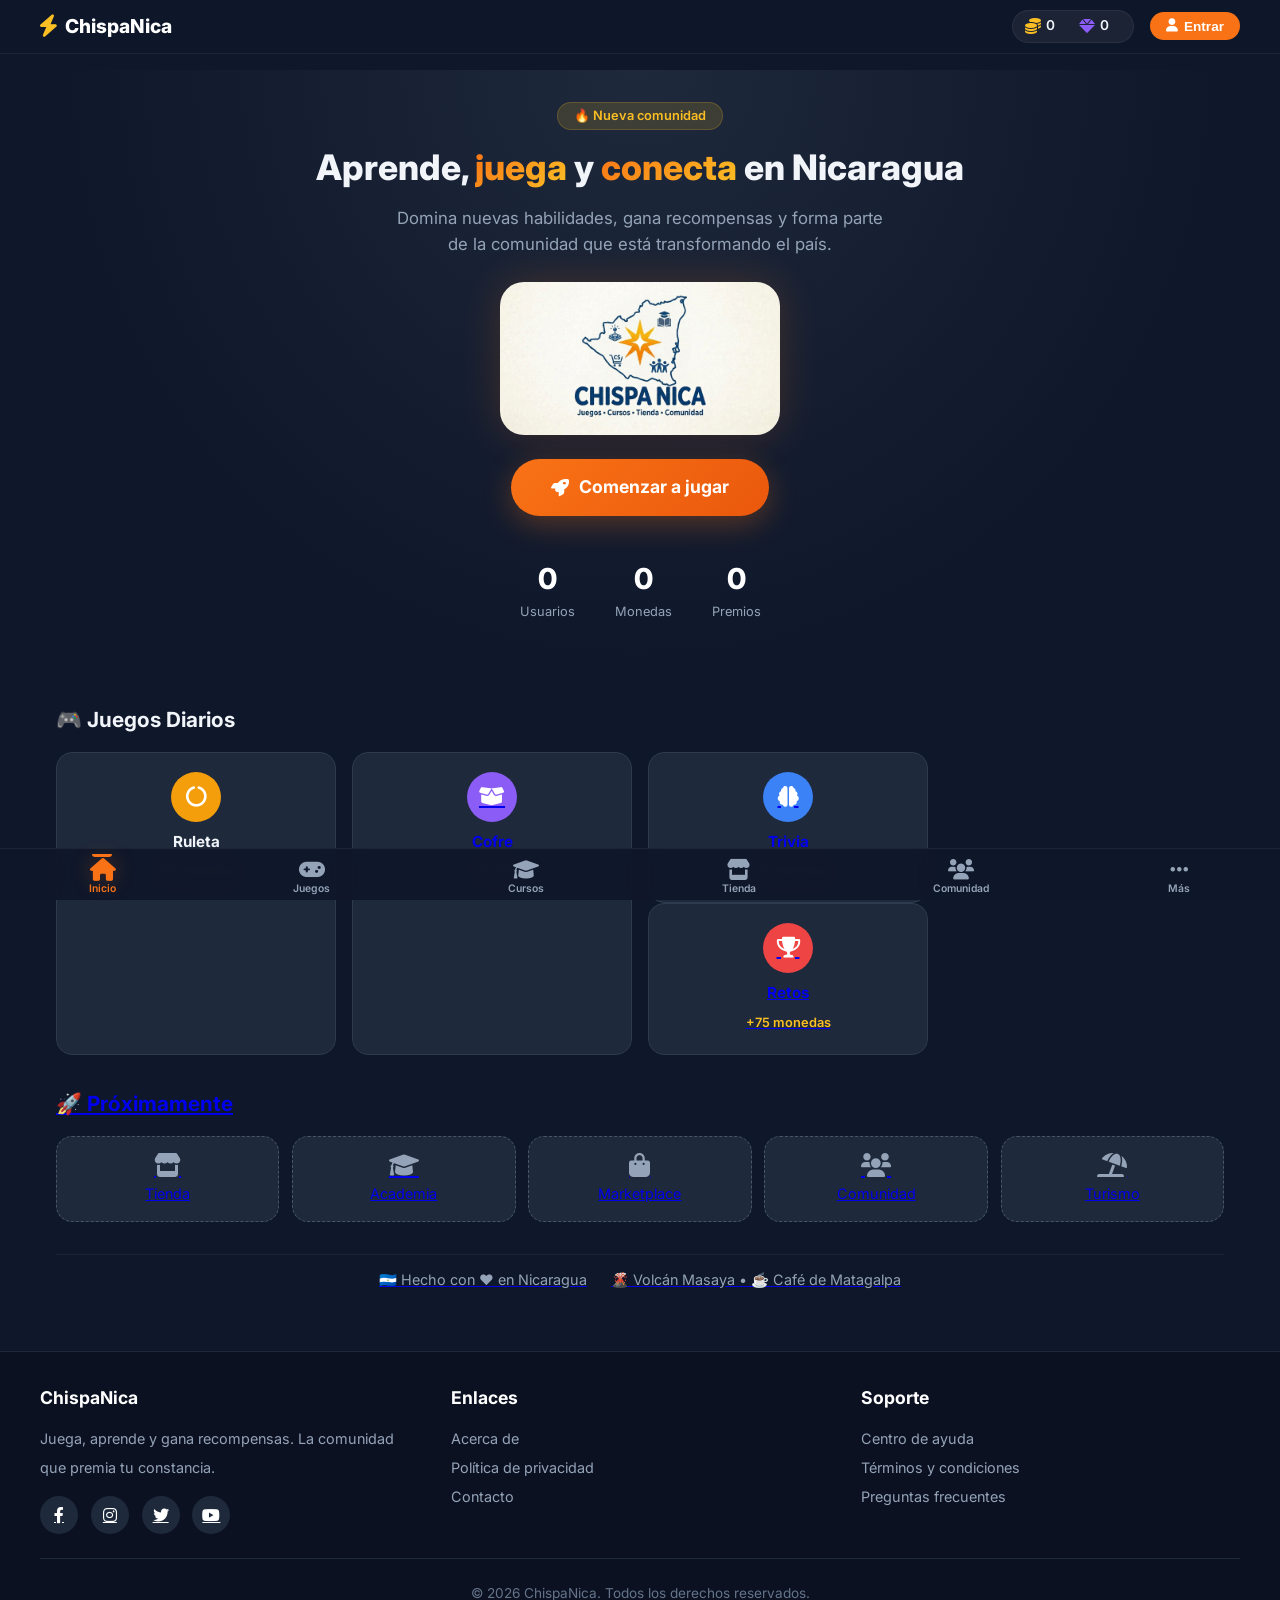
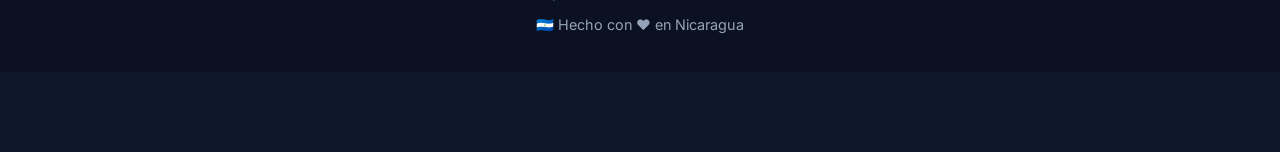
==== commit dabf289b: "Update index.html" ====
--- a/index.html
+++ b/index.html
@@ -104,13 +104,13 @@
             <span class="game-reward">+10-100</span>
           </div>
           <div class="game-card-mini neon-glow">
-            <a href="/juegos/cofre.html">
+           
             <div class="game-icon" style="background:#3b82f6;"><i class="fas fa-brain"></i></div>
             <h4>Trivia</h4>
             <span class="game-reward">+30 monedas</span>
           </div>
           <div class="game-card-mini neon-glow">
-            <a href="/juegos/trivia.html">
+           
             <div class="game-icon" style="background:#ef4444;"><i class="fas fa-trophy"></i></div>
             <h4>Retos</h4>
             <span class="game-reward">+75 monedas</span>
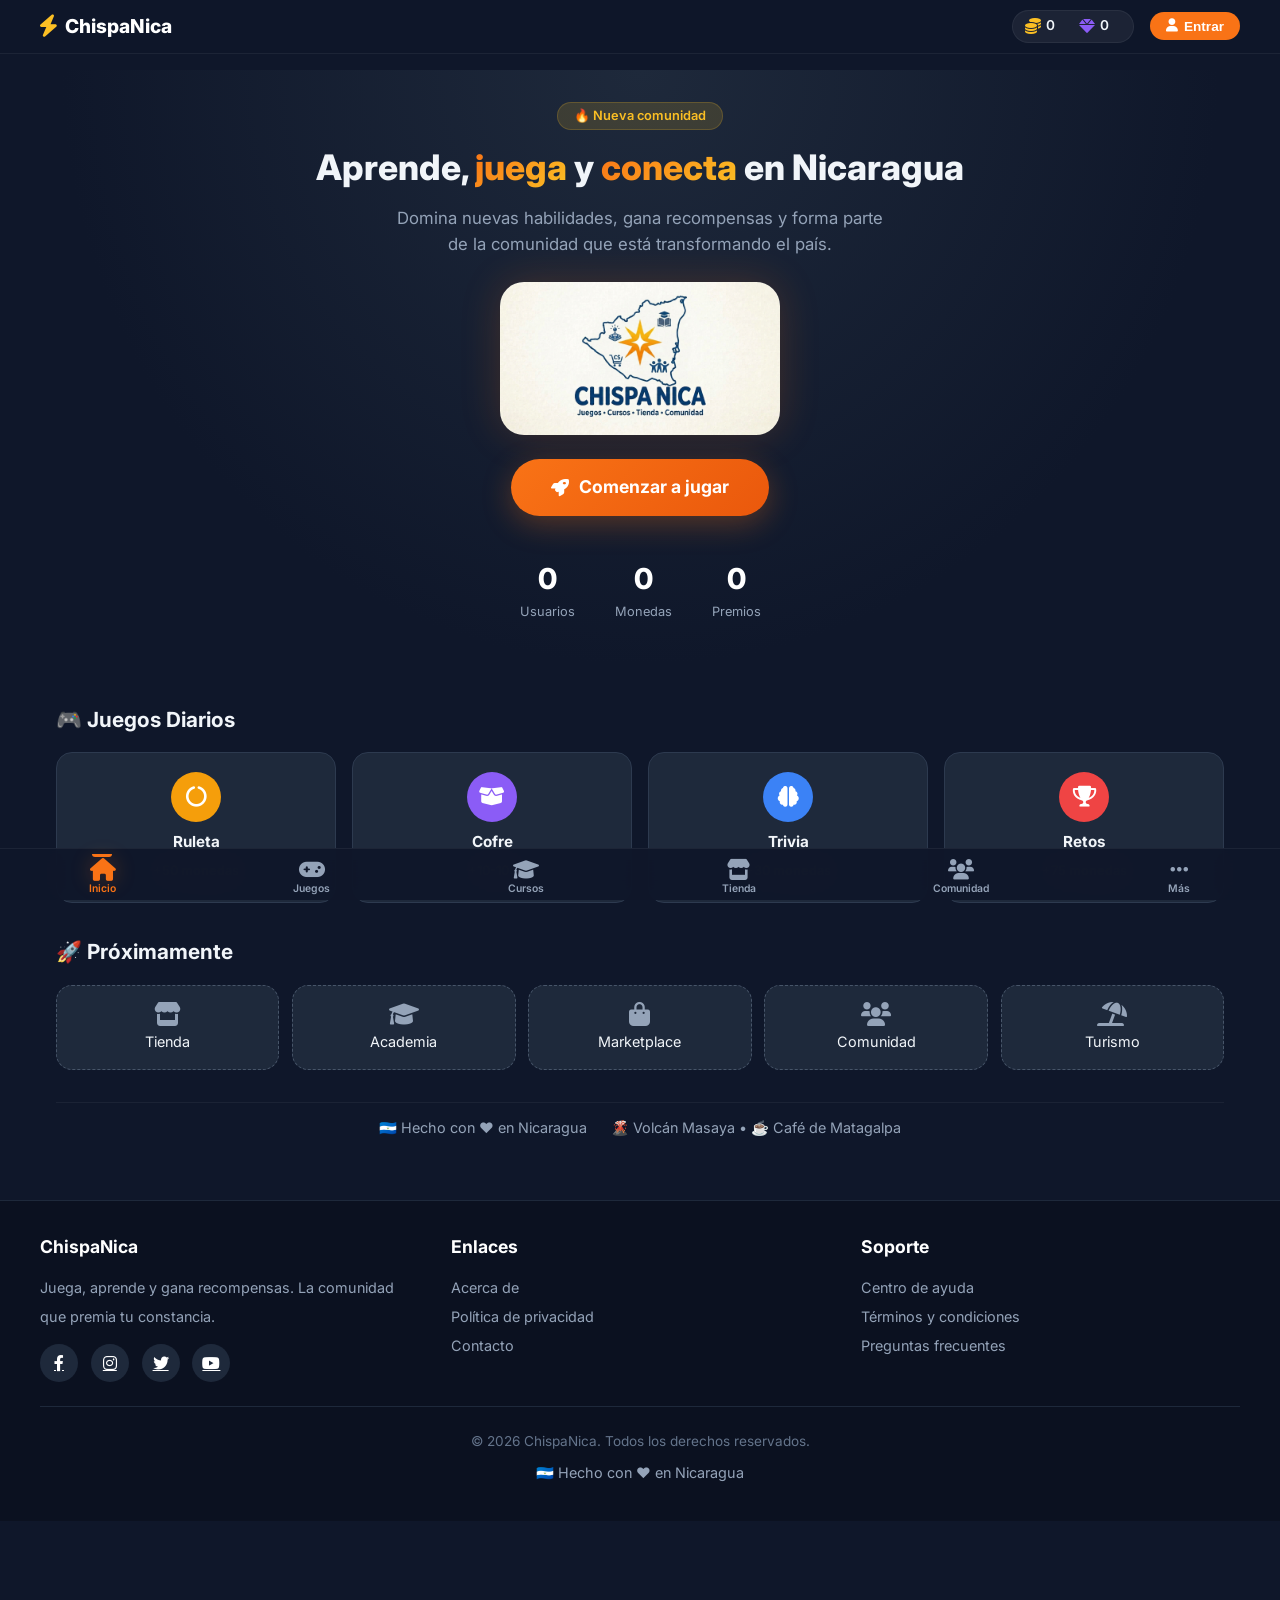
==== commit 71b58e7e: "Update index.html" ====
--- a/index.html
+++ b/index.html
@@ -1,6 +1,9 @@
-<!DOCTYPE html>
+ <!DOCTYPE html>
 <html lang="es">
 <head>
+  <meta http-equiv="Cache-Control" content="no-cache, no-store, must-revalidate" />
+  <meta http-equiv="Pragma" content="no-cache" />
+  <meta http-equiv="Expires" content="0" />
   <meta charset="UTF-8" />
   <meta name="viewport" content="width=device-width, initial-scale=1.0, maximum-scale=1.0, user-scalable=no" />
   <title>ChispaNica – Aprende, juega y conecta</title>
@@ -69,7 +72,7 @@
         <div class="hero-image">
           <img src="logo.jpg" alt="ChispaNica" />
         </div>
-        <a href="#page-juegos" class="btn-hero-cta">
+        <a href="construccion.html" class="btn-hero-cta">
           <i class="fas fa-rocket"></i> Comenzar a jugar
         </a>
         <div class="hero-stats">
@@ -92,29 +95,26 @@
       <div class="featured-games">
         <h2>🎮 Juegos Diarios</h2>
         <div class="games-horizontal">
-          <div class="game-card-mini neon-glow">
+          <a href="construccion.html" class="game-card-mini neon-glow" style="text-decoration:none; color:inherit; display:block;">
             <div class="game-icon" style="background:#f59e0b;"><i class="fas fa-circle-notch"></i></div>
             <h4>Ruleta</h4>
             <span class="game-reward">+50 monedas</span>
-          </div>
-          <div class="game-card-mini neon-glow">
-            <a href="/juegos/ruleta.html">
+          </a>
+          <a href="construccion.html" class="game-card-mini neon-glow" style="text-decoration:none; color:inherit; display:block;">
             <div class="game-icon" style="background:#8b5cf6;"><i class="fas fa-box-open"></i></div>
             <h4>Cofre</h4>
             <span class="game-reward">+10-100</span>
-          </div>
-          <div class="game-card-mini neon-glow">
-           
+          </a>
+          <a href="construccion.html" class="game-card-mini neon-glow" style="text-decoration:none; color:inherit; display:block;">
             <div class="game-icon" style="background:#3b82f6;"><i class="fas fa-brain"></i></div>
             <h4>Trivia</h4>
             <span class="game-reward">+30 monedas</span>
-          </div>
-          <div class="game-card-mini neon-glow">
-           
+          </a>
+          <a href="construccion.html" class="game-card-mini neon-glow" style="text-decoration:none; color:inherit; display:block;">
             <div class="game-icon" style="background:#ef4444;"><i class="fas fa-trophy"></i></div>
             <h4>Retos</h4>
             <span class="game-reward">+75 monedas</span>
-          </div>
+          </a>
         </div>
       </div>
 
@@ -122,11 +122,11 @@
       <div class="coming-soon">
         <h2>🚀 Próximamente</h2>
         <div class="coming-grid">
-          <div class="coming-item neon-glow"><i class="fas fa-store"></i><span>Tienda</span></div>
-          <div class="coming-item neon-glow"><i class="fas fa-graduation-cap"></i><span>Academia</span></div>
-          <div class="coming-item neon-glow"><i class="fas fa-shopping-bag"></i><span>Marketplace</span></div>
-          <div class="coming-item neon-glow"><i class="fas fa-users"></i><span>Comunidad</span></div>
-          <div class="coming-item neon-glow"><i class="fas fa-umbrella-beach"></i><span>Turismo</span></div>
+          <a href="construccion.html" class="coming-item neon-glow" style="text-decoration:none; color:inherit; display:block;"><i class="fas fa-store"></i><span>Tienda</span></a>
+          <a href="construccion.html" class="coming-item neon-glow" style="text-decoration:none; color:inherit; display:block;"><i class="fas fa-graduation-cap"></i><span>Academia</span></a>
+          <a href="construccion.html" class="coming-item neon-glow" style="text-decoration:none; color:inherit; display:block;"><i class="fas fa-shopping-bag"></i><span>Marketplace</span></a>
+          <a href="construccion.html" class="coming-item neon-glow" style="text-decoration:none; color:inherit; display:block;"><i class="fas fa-users"></i><span>Comunidad</span></a>
+          <a href="construccion.html" class="coming-item neon-glow" style="text-decoration:none; color:inherit; display:block;"><i class="fas fa-umbrella-beach"></i><span>Turismo</span></a>
         </div>
       </div>
 
@@ -148,8 +148,7 @@
           </div>
           <div class="game-card-body">
             <p>Gira la ruleta y gana hasta 50 monedas</p>
-            <button class="btn-game-play">Participar</button>
-            <a href="/juegos/ruleta.html">
+            <a href="construccion.html" class="btn-game-play" style="display:inline-block; text-decoration:none;">Participar</a>
           </div>
         </div>
         <div class="game-card-full neon-glow">
@@ -158,19 +157,16 @@
           </div>
           <div class="game-card-body">
             <p>Abre el cofre y obtén 10-100 monedas</p>
-            <button class="btn-game-play">Participar</button>
-              <a href="/juegos/cofre.html">
+            <a href="construccion.html" class="btn-game-play" style="display:inline-block; text-decoration:none;">Participar</a>
           </div>
         </div>
         <div class="game-card-full neon-glow">
           <div class="game-card-header" style="background:linear-gradient(135deg,#3b82f6,#2563eb);">
             <i class="fas fa-brain"></i><span>Trivia</span>
-          
           </div>
           <div class="game-card-body">
             <p>Responde preguntas y gana 30 monedas</p>
-            <button class="btn-game-play">Participar</button>
-            <a href="/juegos/trivia.html">
+            <a href="construccion.html" class="btn-game-play" style="display:inline-block; text-decoration:none;">Participar</a>
           </div>
         </div>
         <div class="game-card-full neon-glow">
@@ -179,8 +175,7 @@
           </div>
           <div class="game-card-body">
             <p>Completa retos y gana 75 monedas + diamante</p>
-            <button class="btn-game-play">Participar</button
-              <a href="/juegos/retos.html">
+            <a href="construccion.html" class="btn-game-play" style="display:inline-block; text-decoration:none;">Participar</a>
           </div>
         </div>
       </div>
@@ -192,24 +187,24 @@
         <h2><i class="fas fa-graduation-cap"></i> Cursos</h2>
       </div>
       <div class="courses-grid">
-        <div class="course-card neon-glow">
+        <a href="construccion.html" class="course-card neon-glow" style="text-decoration:none; color:inherit; display:block;">
           <div class="course-icon"><i class="fas fa-code"></i></div>
           <h3>Programación</h3>
           <p>Aprende desde cero</p>
           <span class="course-status">Próximamente</span>
-        </div>
-        <div class="course-card neon-glow">
+        </a>
+        <a href="construccion.html" class="course-card neon-glow" style="text-decoration:none; color:inherit; display:block;">
           <div class="course-icon"><i class="fas fa-chart-line"></i></div>
           <h3>Marketing Digital</h3>
           <p>Domina herramientas</p>
           <span class="course-status">Próximamente</span>
-        </div>
-        <div class="course-card neon-glow">
+        </a>
+        <a href="construccion.html" class="course-card neon-glow" style="text-decoration:none; color:inherit; display:block;">
           <div class="course-icon"><i class="fas fa-paint-brush"></i></div>
           <h3>Diseño UI/UX</h3>
           <p>Crea experiencias</p>
           <span class="course-status">Próximamente</span>
-        </div>
+        </a>
       </div>
     </section>
 
@@ -223,19 +218,19 @@
           <div class="store-icon"><i class="fas fa-ticket-alt"></i></div>
           <h4>Cupón C$10</h4>
           <p>1,000 monedas</p>
-          <button class="btn-store">Canjear</button>
+          <a href="construccion.html" class="btn-store" style="display:inline-block; text-decoration:none;">Canjear</a>
         </div>
         <div class="store-item neon-glow">
           <div class="store-icon"><i class="fas fa-gem"></i></div>
           <h4>Diamante Extra</h4>
           <p>5 diamantes</p>
-          <button class="btn-store">Canjear</button>
+          <a href="construccion.html" class="btn-store" style="display:inline-block; text-decoration:none;">Canjear</a>
         </div>
         <div class="store-item neon-glow">
           <div class="store-icon"><i class="fas fa-percent"></i></div>
           <h4>Descuento 20%</h4>
           <p>500 monedas + 2 diamantes</p>
-          <button class="btn-store">Canjear</button>
+          <a href="construccion.html" class="btn-store" style="display:inline-block; text-decoration:none;">Canjear</a>
         </div>
       </div>
     </section>
@@ -276,12 +271,18 @@
         <h2><i class="fas fa-ellipsis-h"></i> Más</h2>
       </div>
       <div class="more-grid">
+        <a href="construccion.html" class="more-item neon-glow" style="text-decoration:none; color:inherit; display:flex; flex-direction:column; align-items:center; gap:0.3rem;">
+          <i class="fas fa-crown"></i> Recompensas
+        </a>
+        <a href="construccion.html" class="more-item neon-glow" style="text-decoration:none; color:inherit; display:flex; flex-direction:column; align-items:center; gap:0.3rem;">
+          <i class="fas fa-fire"></i> Rachas
+        </a>
+        <a href="construccion.html" class="more-item neon-glow" style="text-decoration:none; color:inherit; display:flex; flex-direction:column; align-items:center; gap:0.3rem;">
+          <i class="fas fa-level-up-alt"></i> Niveles
+        </a>
         <div class="more-item neon-glow" data-page="page-acerca"><i class="fas fa-info-circle"></i> Acerca de</div>
         <div class="more-item neon-glow" data-page="page-politica"><i class="fas fa-shield-alt"></i> Política</div>
         <div class="more-item neon-glow" data-page="page-contacto"><i class="fas fa-envelope"></i> Contacto</div>
-        <div class="more-item neon-glow"><i class="fas fa-crown"></i> Recompensas</div>
-        <div class="more-item neon-glow"><i class="fas fa-fire"></i> Rachas</div>
-        <div class="more-item neon-glow"><i class="fas fa-level-up-alt"></i> Niveles</div>
       </div>
     </section>
 
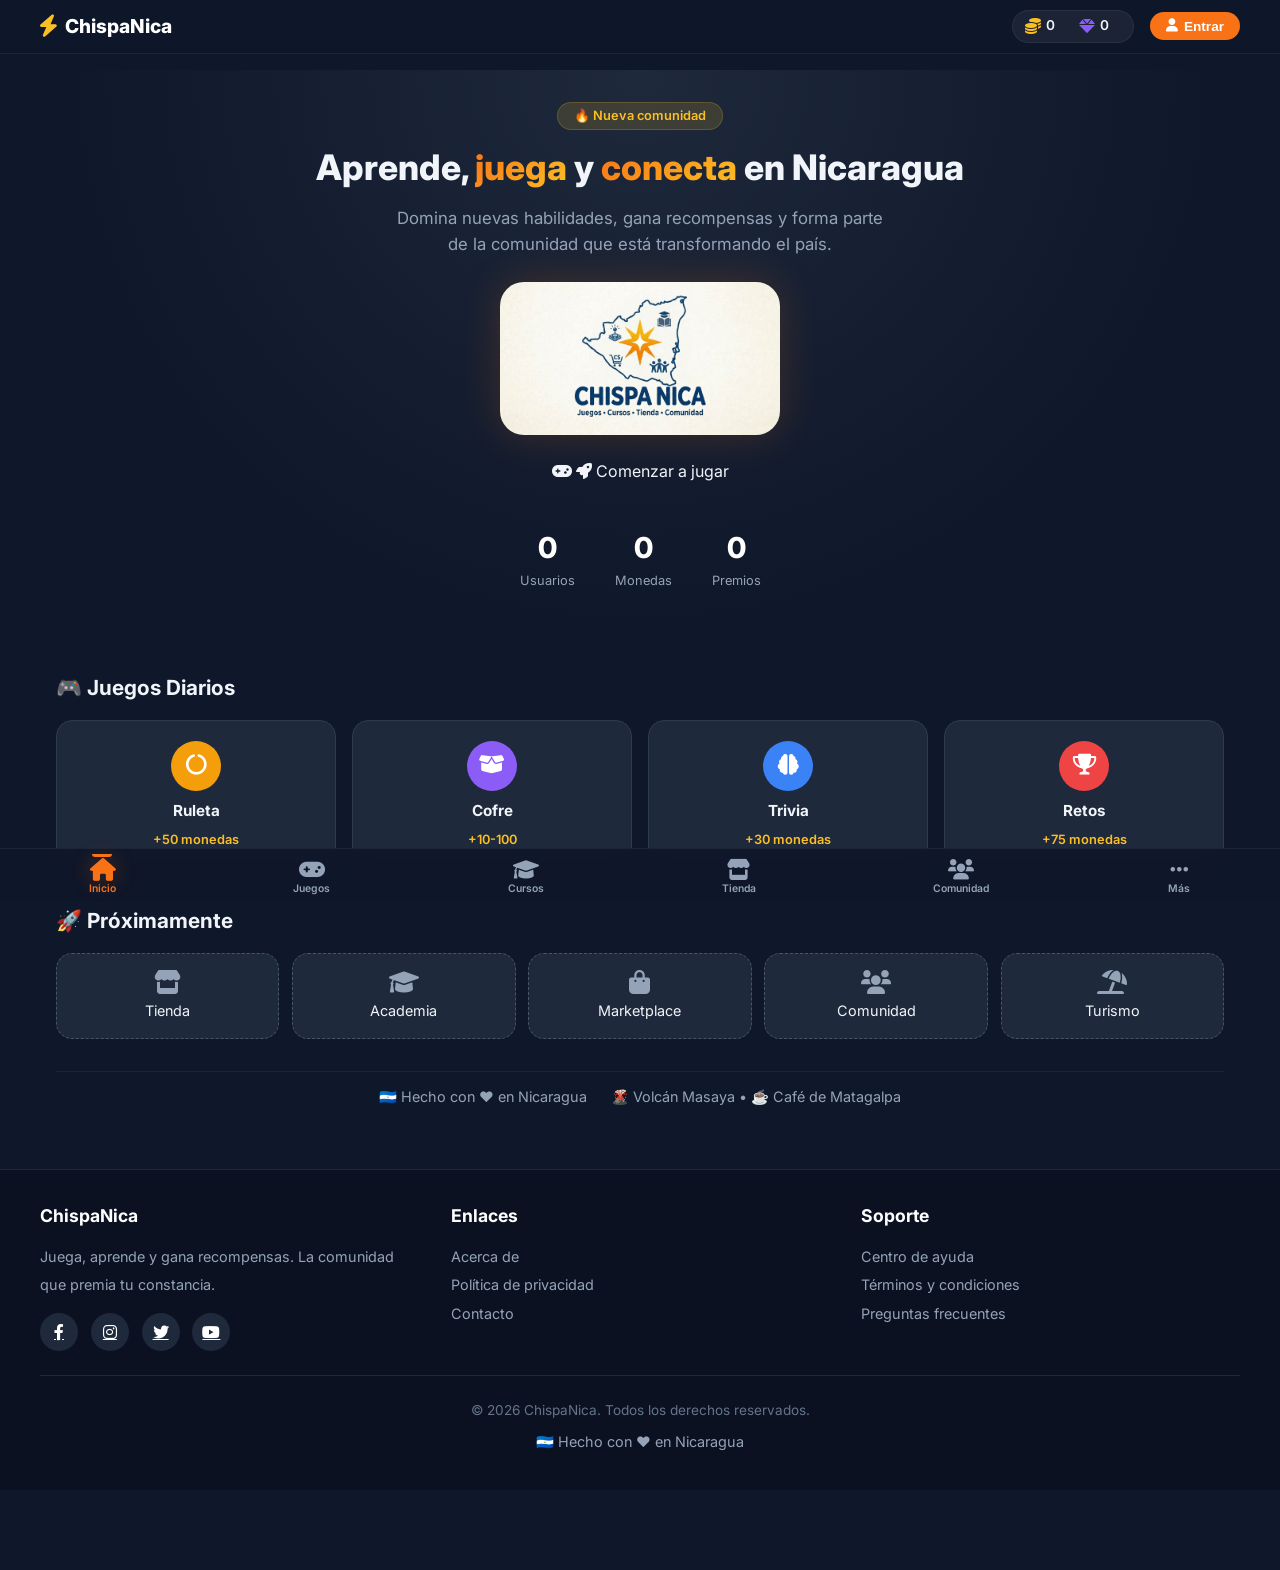
==== commit e9be977a: "Update index.html" ====
--- a/index.html
+++ b/index.html
@@ -72,7 +72,7 @@
         <div class="hero-image">
           <img src="logo.jpg" alt="ChispaNica" />
         </div>
-        <a href="construccion.html" class="btn-hero-cta">
+        <i class="fas fa-gamepad"></i>
           <i class="fas fa-rocket"></i> Comenzar a jugar
         </a>
         <div class="hero-stats">
@@ -95,22 +95,22 @@
       <div class="featured-games">
         <h2>🎮 Juegos Diarios</h2>
         <div class="games-horizontal">
-          <a href="construccion.html" class="game-card-mini neon-glow" style="text-decoration:none; color:inherit; display:block;">
+          <a href="/juegos/ruleta.html" class="game-card-mini neon-glow" style="text-decoration:none; color:inherit; display:block;">
             <div class="game-icon" style="background:#f59e0b;"><i class="fas fa-circle-notch"></i></div>
             <h4>Ruleta</h4>
             <span class="game-reward">+50 monedas</span>
           </a>
-          <a href="construccion.html" class="game-card-mini neon-glow" style="text-decoration:none; color:inherit; display:block;">
+          <a href="/juegos/cofres.html" class="game-card-mini neon-glow" style="text-decoration:none; color:inherit; display:block;">
             <div class="game-icon" style="background:#8b5cf6;"><i class="fas fa-box-open"></i></div>
             <h4>Cofre</h4>
             <span class="game-reward">+10-100</span>
           </a>
-          <a href="construccion.html" class="game-card-mini neon-glow" style="text-decoration:none; color:inherit; display:block;">
+          <a href="/juegos/trivia.html" class="game-card-mini neon-glow" style="text-decoration:none; color:inherit; display:block;">
             <div class="game-icon" style="background:#3b82f6;"><i class="fas fa-brain"></i></div>
             <h4>Trivia</h4>
             <span class="game-reward">+30 monedas</span>
           </a>
-          <a href="construccion.html" class="game-card-mini neon-glow" style="text-decoration:none; color:inherit; display:block;">
+          <a href="/juegos/retos.html" class="game-card-mini neon-glow" style="text-decoration:none; color:inherit; display:block;">
             <div class="game-icon" style="background:#ef4444;"><i class="fas fa-trophy"></i></div>
             <h4>Retos</h4>
             <span class="game-reward">+75 monedas</span>
@@ -126,7 +126,7 @@
           <a href="construccion.html" class="coming-item neon-glow" style="text-decoration:none; color:inherit; display:block;"><i class="fas fa-graduation-cap"></i><span>Academia</span></a>
           <a href="construccion.html" class="coming-item neon-glow" style="text-decoration:none; color:inherit; display:block;"><i class="fas fa-shopping-bag"></i><span>Marketplace</span></a>
           <a href="construccion.html" class="coming-item neon-glow" style="text-decoration:none; color:inherit; display:block;"><i class="fas fa-users"></i><span>Comunidad</span></a>
-          <a href="construccion.html" class="coming-item neon-glow" style="text-decoration:none; color:inherit; display:block;"><i class="fas fa-umbrella-beach"></i><span>Turismo</span></a>
+          <a href="https://guiapinolera.netlify.app/" class="coming-item neon-glow" style="text-decoration:none; color:inherit; display:block;"><i class="fas fa-umbrella-beach"></i><span>Turismo</span></a>
         </div>
       </div>
 
@@ -148,7 +148,7 @@
           </div>
           <div class="game-card-body">
             <p>Gira la ruleta y gana hasta 50 monedas</p>
-            <a href="construccion.html" class="btn-game-play" style="display:inline-block; text-decoration:none;">Participar</a>
+            <a href="/juegos/ruleta.html" class="btn-game-play" style="display:inline-block; text-decoration:none;">Participar</a>
           </div>
         </div>
         <div class="game-card-full neon-glow">
@@ -157,7 +157,7 @@
           </div>
           <div class="game-card-body">
             <p>Abre el cofre y obtén 10-100 monedas</p>
-            <a href="construccion.html" class="btn-game-play" style="display:inline-block; text-decoration:none;">Participar</a>
+            <a href="/juegos/cofres.html" class="btn-game-play" style="display:inline-block; text-decoration:none;">Participar</a>
           </div>
         </div>
         <div class="game-card-full neon-glow">
@@ -166,7 +166,7 @@
           </div>
           <div class="game-card-body">
             <p>Responde preguntas y gana 30 monedas</p>
-            <a href="construccion.html" class="btn-game-play" style="display:inline-block; text-decoration:none;">Participar</a>
+            <a href="/juegos/trivia.html" class="btn-game-play" style="display:inline-block; text-decoration:none;">Participar</a>
           </div>
         </div>
         <div class="game-card-full neon-glow">
@@ -175,7 +175,7 @@
           </div>
           <div class="game-card-body">
             <p>Completa retos y gana 75 monedas + diamante</p>
-            <a href="construccion.html" class="btn-game-play" style="display:inline-block; text-decoration:none;">Participar</a>
+            <a href="/juegos/retos.html" class="btn-game-play" style="display:inline-block; text-decoration:none;">Participar</a>
           </div>
         </div>
       </div>
@@ -189,19 +189,19 @@
       <div class="courses-grid">
         <a href="construccion.html" class="course-card neon-glow" style="text-decoration:none; color:inherit; display:block;">
           <div class="course-icon"><i class="fas fa-code"></i></div>
-          <h3>Programación</h3>
+          <h3>Computación</h3>
           <p>Aprende desde cero</p>
           <span class="course-status">Próximamente</span>
         </a>
         <a href="construccion.html" class="course-card neon-glow" style="text-decoration:none; color:inherit; display:block;">
           <div class="course-icon"><i class="fas fa-chart-line"></i></div>
-          <h3>Marketing Digital</h3>
+          <h3>AEP</h3>
           <p>Domina herramientas</p>
           <span class="course-status">Próximamente</span>
         </a>
         <a href="construccion.html" class="course-card neon-glow" style="text-decoration:none; color:inherit; display:block;">
           <div class="course-icon"><i class="fas fa-paint-brush"></i></div>
-          <h3>Diseño UI/UX</h3>
+          <h3>Contabiliad</h3>
           <p>Crea experiencias</p>
           <span class="course-status">Próximamente</span>
         </a>
